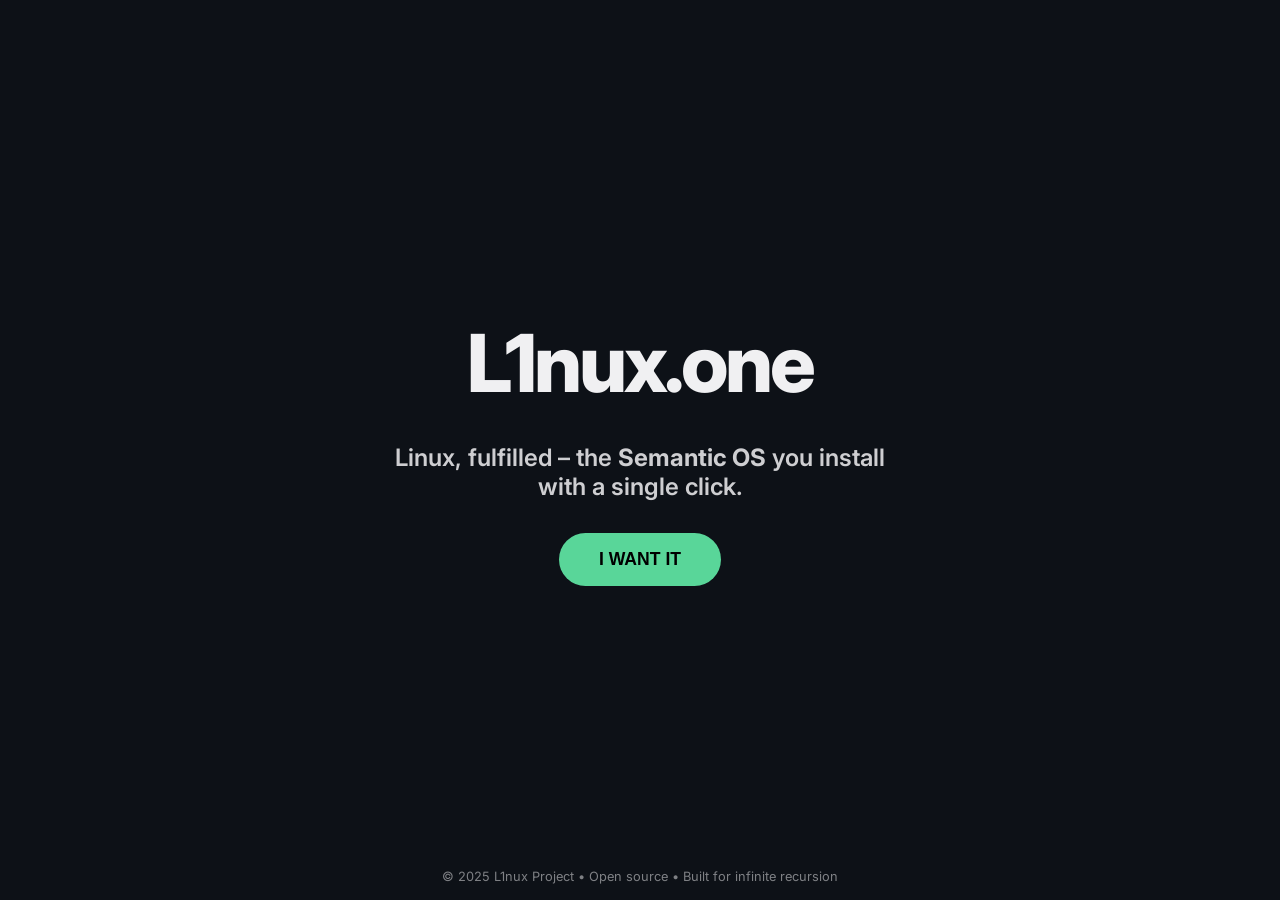
==== index.html @ dad1fd3b "Create index.html" ====
<!DOCTYPE html>
<html lang="en">
<head>
  <meta charset="UTF-8" />
  <meta name="viewport" content="width=device-width, initial-scale=1.0" />
  <title>L1nux.one – The Semantic OS</title>
  <link rel="preconnect" href="https://fonts.googleapis.com">
  <link rel="preconnect" href="https://fonts.gstatic.com" crossorigin>
  <link href="https://fonts.googleapis.com/css2?family=Inter:wght@400;600;800&display=swap" rel="stylesheet">
  <style>
    :root {
      --bg: #0d1117;
      --fg: #f0f0f2;
      --accent: #59d699;
      font-family: "Inter", sans-serif;
    }
    html,body{
      margin:0; padding:0; background:var(--bg); color:var(--fg); height:100%;}
    .center{
      display:flex; flex-direction:column; justify-content:center; align-items:center; height:100%; text-align:center; gap:2rem;
      padding:0 1rem;
    }
    h1{font-size:clamp(2.5rem,8vw,5rem); font-weight:800; margin:0; letter-spacing:-0.04em;}
    p.tag{font-size:clamp(1rem,3vw,1.5rem); font-weight:600; max-width:32ch; margin:0 auto; opacity:.85;}
    button{
      background:var(--accent); border:none; padding:1rem 2.5rem; font-size:1.1rem; font-weight:600; border-radius:9999px; cursor:pointer; transition:transform .15s ease;
    }
    button:hover{transform:translateY(-2px);}button:active{transform:translateY(1px);}
    footer{position:fixed; bottom:1rem; width:100%; text-align:center; font-size:.8rem; opacity:.5;}
  </style>
</head>
<body>
  <main class="center">
    <h1>L1nux.one</h1>
    <p class="tag">Linux, fulfilled – the <strong>Semantic OS</strong> you install with a single click.</p>
    <button onclick="location.href='https://github.com/L1nux-Project'">I&nbsp;WANT&nbsp;IT</button>
  </main>
  <footer>
    © 2025 L1nux Project • Open source • Built for infinite recursion
  </footer>
</body>
</html>
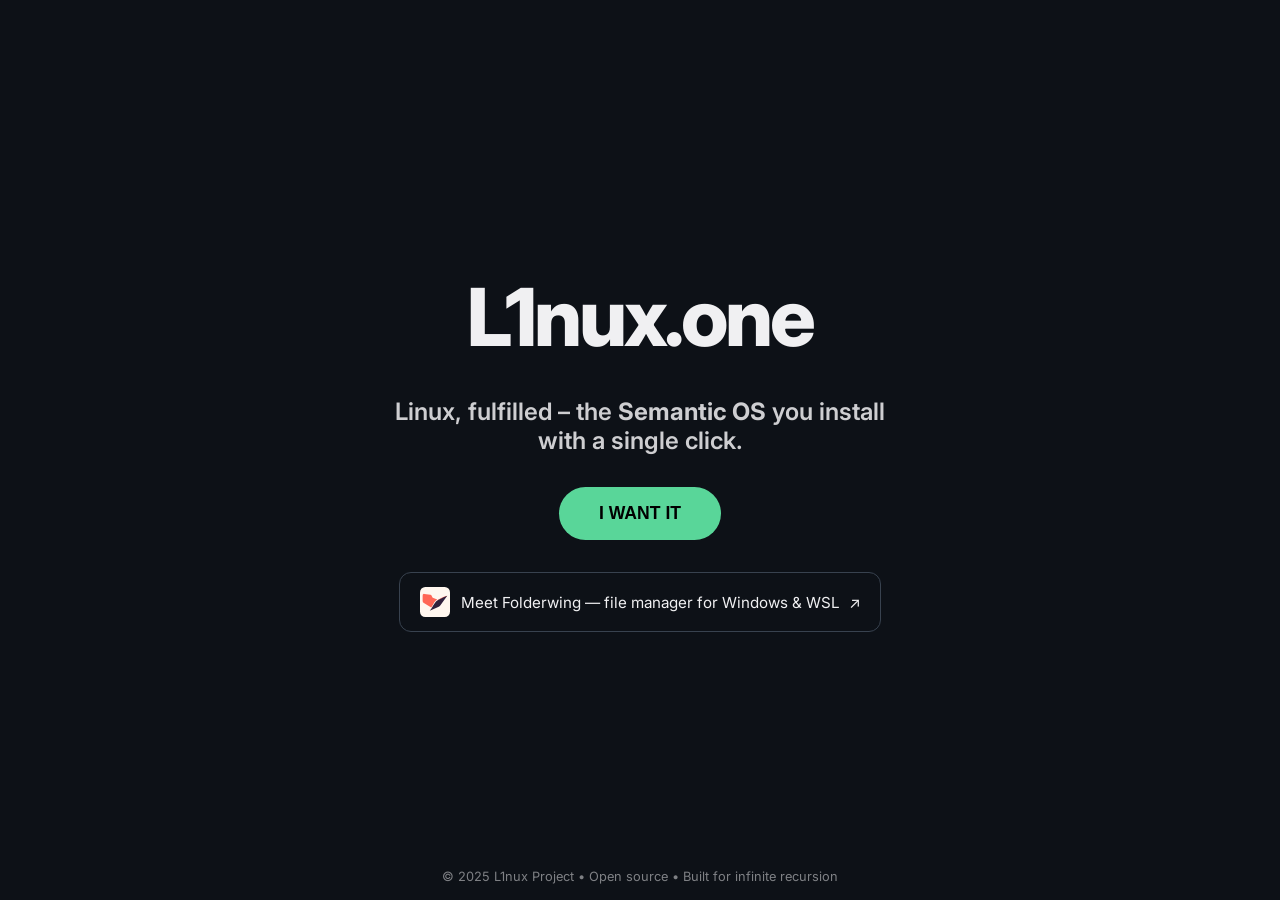
==== commit 8f8477a5: "Add Folderwing homepage and v0.1.0 download" ====
--- a/index.html
+++ b/index.html
@@ -26,6 +26,9 @@
       background:var(--accent); border:none; padding:1rem 2.5rem; font-size:1.1rem; font-weight:600; border-radius:9999px; cursor:pointer; transition:transform .15s ease;
     }
     button:hover{transform:translateY(-2px);}button:active{transform:translateY(1px);}
+    .folderwing-link{display:inline-flex;align-items:center;gap:.6rem;color:var(--fg);text-decoration:none;border:1px solid #38424f;border-radius:12px;padding:.8rem 1.2rem;font-size:.95rem;}
+    .folderwing-link:hover{border-color:var(--accent);}
+    .folderwing-link img{width:32px;height:32px;}
     footer{position:fixed; bottom:1rem; width:100%; text-align:center; font-size:.8rem; opacity:.5;}
   </style>
 </head>
@@ -34,6 +37,7 @@
     <h1>L1nux.one</h1>
     <p class="tag">Linux, fulfilled – the <strong>Semantic OS</strong> you install with a single click.</p>
     <button onclick="location.href='https://github.com/L1nux-Project'">I&nbsp;WANT&nbsp;IT</button>
+    <a class="folderwing-link" href="/folderwing/"><img src="/folderwing/assets/folderwing.svg" alt="">Meet Folderwing — file manager for Windows &amp; WSL <span aria-hidden="true">↗</span></a>
   </main>
   <footer>
     © 2025 L1nux Project • Open source • Built for infinite recursion
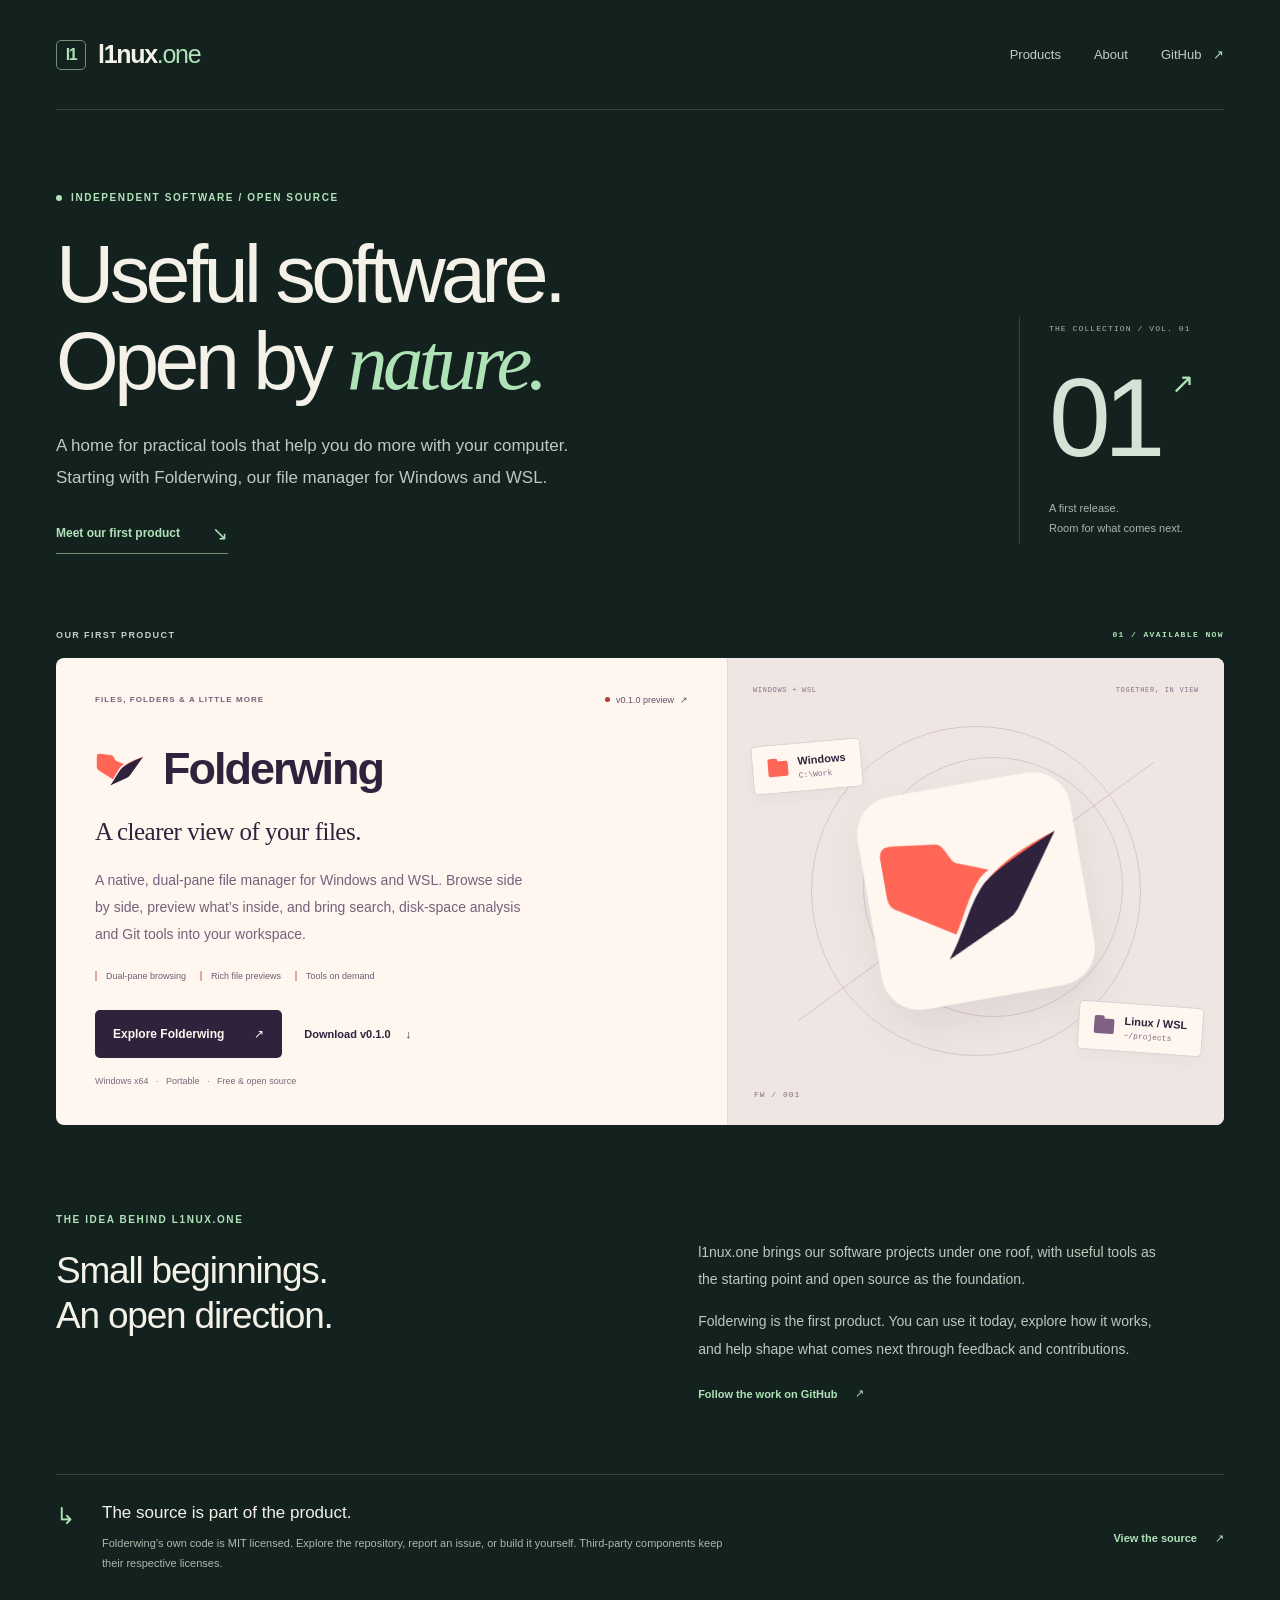
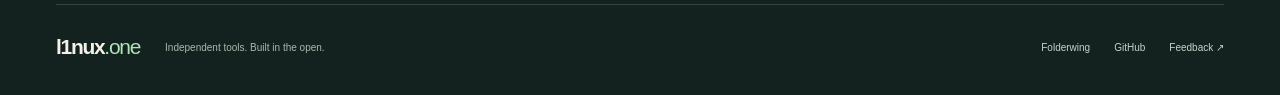
==== commit 920a0e43: "Make Folderwing the first product on l1nux.one" ====
--- a/index.html
+++ b/index.html
@@ -1,46 +1,44 @@
-<!DOCTYPE html>
+<!doctype html>
 <html lang="en">
 <head>
-  <meta charset="UTF-8" />
-  <meta name="viewport" content="width=device-width, initial-scale=1.0" />
-  <title>L1nux.one – The Semantic OS</title>
-  <link rel="preconnect" href="https://fonts.googleapis.com">
-  <link rel="preconnect" href="https://fonts.gstatic.com" crossorigin>
-  <link href="https://fonts.googleapis.com/css2?family=Inter:wght@400;600;800&display=swap" rel="stylesheet">
-  <style>
-    :root {
-      --bg: #0d1117;
-      --fg: #f0f0f2;
-      --accent: #59d699;
-      font-family: "Inter", sans-serif;
-    }
-    html,body{
-      margin:0; padding:0; background:var(--bg); color:var(--fg); height:100%;}
-    .center{
-      display:flex; flex-direction:column; justify-content:center; align-items:center; height:100%; text-align:center; gap:2rem;
-      padding:0 1rem;
-    }
-    h1{font-size:clamp(2.5rem,8vw,5rem); font-weight:800; margin:0; letter-spacing:-0.04em;}
-    p.tag{font-size:clamp(1rem,3vw,1.5rem); font-weight:600; max-width:32ch; margin:0 auto; opacity:.85;}
-    button{
-      background:var(--accent); border:none; padding:1rem 2.5rem; font-size:1.1rem; font-weight:600; border-radius:9999px; cursor:pointer; transition:transform .15s ease;
-    }
-    button:hover{transform:translateY(-2px);}button:active{transform:translateY(1px);}
-    .folderwing-link{display:inline-flex;align-items:center;gap:.6rem;color:var(--fg);text-decoration:none;border:1px solid #38424f;border-radius:12px;padding:.8rem 1.2rem;font-size:.95rem;}
-    .folderwing-link:hover{border-color:var(--accent);}
-    .folderwing-link img{width:32px;height:32px;}
-    footer{position:fixed; bottom:1rem; width:100%; text-align:center; font-size:.8rem; opacity:.5;}
-  </style>
+  <meta charset="utf-8">
+  <meta name="viewport" content="width=device-width, initial-scale=1">
+  <meta name="theme-color" content="#13221e">
+  <title>l1nux.one — Useful software. Open by nature.</title>
+  <meta name="description" content="A home for independent, open-source software. Meet Folderwing, our first product: a native file manager for Windows and WSL.">
+  <link rel="canonical" href="https://l1nux.one/">
+  <meta property="og:type" content="website">
+  <meta property="og:title" content="l1nux.one — Useful software. Open by nature.">
+  <meta property="og:description" content="Independent tools, built in the open. Starting with Folderwing, a native file manager for Windows and WSL.">
+  <meta property="og:url" content="https://l1nux.one/">
+  <meta name="twitter:card" content="summary">
+  <link rel="icon" href="/assets/l1nux.svg" type="image/svg+xml">
+  <link rel="stylesheet" href="/style.css">
 </head>
 <body>
-  <main class="center">
-    <h1>L1nux.one</h1>
-    <p class="tag">Linux, fulfilled – the <strong>Semantic OS</strong> you install with a single click.</p>
-    <button onclick="location.href='https://github.com/L1nux-Project'">I&nbsp;WANT&nbsp;IT</button>
-    <a class="folderwing-link" href="/folderwing/"><img src="/folderwing/assets/folderwing.svg" alt="">Meet Folderwing — file manager for Windows &amp; WSL <span aria-hidden="true">↗</span></a>
+  <a class="skip-link" href="#main">Skip to content</a>
+  <header class="site-header wrap">
+    <a class="wordmark" href="/" aria-label="l1nux.one home"><span class="brand-mark" aria-hidden="true">l1</span><span>l1nux<span class="wordmark-suffix">.one</span></span></a>
+    <nav aria-label="Main navigation"><a href="#products">Products</a><a href="#about">About</a><a class="github-link" href="https://github.com/L1nuxOne">GitHub <span aria-hidden="true">↗</span></a></nav>
+  </header>
+  <main id="main">
+    <section class="hero wrap" aria-labelledby="hero-title">
+      <div class="hero-main"><p class="eyebrow"><span class="status-dot"></span> INDEPENDENT SOFTWARE / OPEN SOURCE</p><h1 id="hero-title">Useful software.<br>Open by <em>nature.</em></h1><p class="hero-description">A home for practical tools that help you do more with your computer. Starting with Folderwing, our file manager for Windows and WSL.</p><a class="hero-link" href="#products">Meet our first product <span aria-hidden="true">↘</span></a></div>
+      <aside class="hero-aside" aria-label="One product released"><span class="edition">THE COLLECTION / VOL. 01</span><span class="product-count" aria-hidden="true">01<span>↗</span></span><p>A first release.<br>Room for what comes next.</p></aside>
+    </section>
+
+    <section class="products wrap" id="products" aria-labelledby="products-title">
+      <div class="section-label"><h2 id="products-title">OUR FIRST PRODUCT</h2><span>01 / AVAILABLE NOW</span></div>
+      <article class="product-card" aria-labelledby="folderwing-title">
+        <div class="product-copy"><div class="product-meta"><span class="product-type">FILES, FOLDERS &amp; A LITTLE MORE</span><a class="release-badge" href="https://github.com/L1nuxOne/folderwing/releases/tag/v0.1.0"><span></span> v0.1.0 preview <span aria-hidden="true">↗</span></a></div><div class="product-name"><img src="/folderwing/assets/folderwing.svg" width="60" height="60" alt=""><h3 id="folderwing-title">Folderwing</h3></div><p class="product-tagline">A clearer view of your files.</p><p class="product-description">A native, dual-pane file manager for Windows and WSL. Browse side by side, preview what’s inside, and bring search, disk-space analysis and Git tools into your workspace.</p><ul class="product-features" aria-label="Folderwing highlights"><li>Dual-pane browsing</li><li>Rich file previews</li><li>Tools on demand</li></ul><div class="product-actions"><a class="button" href="/folderwing/">Explore Folderwing <span aria-hidden="true">↗</span></a><a class="download-link" href="https://github.com/L1nuxOne/folderwing/releases/download/v0.1.0/Folderwing-0.1.0-windows-x64.zip">Download v0.1.0 <span aria-hidden="true">↓</span></a></div><p class="product-footnote">Windows x64 <span>·</span> Portable <span>·</span> Free &amp; open source</p></div>
+        <div class="product-art" aria-hidden="true"><div class="art-caption"><span>WINDOWS + WSL</span><span>TOGETHER, IN VIEW</span></div><div class="orbit orbit-one"></div><div class="orbit orbit-two"></div><div class="art-axis"></div><div class="location location-windows"><span class="folder-symbol"></span><span>Windows<span class="location-path">C:\Work</span></span></div><img class="wing" src="/folderwing/assets/folderwing.svg" width="245" height="245" alt=""><div class="location location-linux"><span class="folder-symbol"></span><span>Linux / WSL<span class="location-path">~/projects</span></span></div><span class="art-corner">FW / 001</span></div>
+      </article>
+    </section>
+
+    <section id="about" class="about wrap" aria-labelledby="about-title"><div class="about-heading"><p class="eyebrow">THE IDEA BEHIND L1NUX.ONE</p><h2 id="about-title">Small beginnings.<br>An open direction.</h2></div><div class="about-copy"><p>l1nux.one brings our software projects under one roof, with useful tools as the starting point and open source as the foundation.</p><p>Folderwing is the first product. You can use it today, explore how it works, and help shape what comes next through feedback and contributions.</p><a class="text-link" href="https://github.com/L1nuxOne">Follow the work on GitHub <span aria-hidden="true">↗</span></a></div></section>
+
+    <section class="open-note wrap" aria-labelledby="open-title"><span class="open-symbol" aria-hidden="true">↳</span><div><h2 id="open-title">The source is part of the product.</h2><p>Folderwing’s own code is MIT licensed. Explore the repository, report an issue, or build it yourself. Third-party components keep their respective licenses.</p></div><a class="text-link" href="https://github.com/L1nuxOne/folderwing">View the source <span aria-hidden="true">↗</span></a></section>
   </main>
-  <footer>
-    © 2025 L1nux Project • Open source • Built for infinite recursion
-  </footer>
+  <footer class="site-footer wrap"><a class="wordmark" href="/" aria-label="l1nux.one home">l1nux<span class="wordmark-suffix">.one</span></a><p>Independent tools. Built in the open.</p><nav aria-label="Footer navigation"><a href="/folderwing/">Folderwing</a><a href="https://github.com/L1nuxOne">GitHub</a><a href="https://github.com/L1nuxOne/folderwing/issues">Feedback <span aria-hidden="true">↗</span></a></nav></footer>
 </body>
 </html>
--- a/style.css
+++ b/style.css
@@ -0,0 +1,216 @@
+:root {
+  color-scheme: dark;
+  --bg: #13221e;
+  --fg: #f4f1e8;
+  --muted: #a6b6ac;
+  --mint: #b0e2b8;
+  --line: #35453d;
+  --cream: #fff7ef;
+  --plum: #30213c;
+  --coral: #ff6655;
+  font-family: "Segoe UI", Inter, Arial, sans-serif;
+  font-synthesis: none;
+  background: var(--bg);
+  color: var(--fg);
+}
+* { box-sizing: border-box; }
+html { scroll-behavior: smooth; scroll-padding-top: 32px; }
+body { margin: 0; }
+h1, h2, h3, p { margin: 0; }
+a { color: inherit; text-decoration: none; }
+a:focus-visible { outline: 3px solid var(--mint); outline-offset: 6px; }
+img { display: block; max-width: 100%; height: auto; }
+.wrap { width: min(1240px, calc(100% - 112px)); margin-inline: auto; }
+.skip-link { position: absolute; top: -80px; left: 20px; padding: 12px 18px; z-index: 10; background: var(--mint); color: var(--bg); }
+.skip-link:focus { top: 12px; }
+.site-header { height: 110px; display: flex; align-items: center; justify-content: space-between; gap: 24px; border-bottom: 1px solid var(--line); }
+.wordmark { display: inline-flex; align-items: center; gap: 12px; font-size: 25px; font-weight: 650; letter-spacing: -1.3px; }
+.wordmark-suffix { font-weight: 400; color: var(--mint); }
+.brand-mark { display: grid; place-items: center; width: 30px; height: 30px; border: 1px solid #718f79; border-radius: 5px; font-size: 16px; color: var(--mint); letter-spacing: -1.4px; }
+.site-header nav { display: flex; align-items: center; gap: 33px; font-size: 13px; color: #c2cec5; }
+.site-header nav a { padding-block: 12px; }
+.site-header nav a:hover, .site-footer a:hover, .text-link:hover { color: var(--mint); }
+.github-link span { margin-left: 8px; color: var(--mint); }
+.hero { display: grid; grid-template-columns: 1fr 205px; gap: 60px; align-items: end; padding-block: 79px 76px; }
+.eyebrow { display: flex; align-items: center; gap: 9px; font-size: 10px; font-weight: 650; letter-spacing: 1.6px; line-height: 1.7; color: var(--mint); }
+.status-dot { width: 6px; height: 6px; border-radius: 50%; background: var(--mint); }
+h1 { font-size: clamp(56px, 6.3vw, 87px); font-weight: 500; letter-spacing: -4.5px; line-height: 1.08; margin-block: 25px; }
+h1 em { color: var(--mint); font-family: Georgia, serif; font-weight: 400; }
+.hero-description { max-width: 530px; font-size: 17px; color: #bdcbbf; line-height: 1.9; }
+.hero-link { display: inline-flex; align-items: center; gap: 32px; margin-top: 27px; padding-bottom: 8px; border-bottom: 1px solid #6b8b71; font-size: 12px; font-weight: 600; color: var(--mint); }
+.hero-link:hover { border-color: var(--mint); }
+.hero-link span { font-size: 19px; }
+.hero-aside { border-left: 1px solid var(--line); padding-left: 29px; padding-bottom: 5px; margin-bottom: 10px; }
+.edition { font: 8px monospace; letter-spacing: 1.1px; color: var(--muted); }
+.product-count { display: flex; align-items: flex-start; gap: 13px; font-size: 111px; font-weight: 300; line-height: 1.15; letter-spacing: -7px; color: #d5e2d6; margin: 20px 0 17px; }
+.product-count span { font-size: 28px; letter-spacing: 0; margin-top: 13px; color: var(--mint); }
+.hero-aside p { font-size: 11px; color: var(--muted); line-height: 1.8; }
+.products { scroll-margin-top: 24px; }
+.section-label { display: flex; justify-content: space-between; align-items: center; gap: 20px; margin-bottom: 18px; }
+.section-label h2, .section-label > span { font-size: 9px; font-weight: 600; letter-spacing: 1.4px; color: #c1cfc4; }
+.section-label > span { color: var(--mint); font-family: monospace; font-size: 8px; }
+.product-card { display: grid; grid-template-columns: 1.35fr 1fr; border-radius: 8px; overflow: hidden; background: var(--cream); color: var(--plum); color-scheme: light; }
+.product-card a:focus-visible { outline-color: #a63044; }
+.product-copy { padding: 37px 39px 36px; }
+.product-meta { display: flex; align-items: center; justify-content: space-between; gap: 12px; margin-bottom: 34px; }
+.product-type { font-size: 8px; letter-spacing: 1.1px; font-weight: 600; color: #736078; }
+.release-badge { display: inline-flex; align-items: center; gap: 6px; font-size: 9px; color: #66516e; white-space: nowrap; }
+.release-badge > span:first-child { width: 5px; height: 5px; border-radius: 50%; background: #b33b31; }
+.release-badge:hover { text-decoration: underline; text-underline-offset: 4px; }
+.product-name { display: flex; align-items: center; gap: 13px; margin-bottom: 15px; }
+.product-name img { margin-left: -5px; }
+.product-name h3 { font-size: 45px; font-weight: 600; letter-spacing: -2px; }
+.product-tagline { font-family: Georgia, serif; font-size: 25px; line-height: 1.4; letter-spacing: -.5px; }
+.product-description { max-width: 440px; margin-top: 18px; font-size: 14px; color: #75617a; line-height: 1.95; }
+.product-features { list-style: none; display: flex; flex-wrap: wrap; gap: 9px 14px; padding: 0; margin: 22px 0 29px; }
+.product-features li { font-size: 9px; color: #705b74; padding-left: 9px; border-left: 2px solid #deaa9e; }
+.product-actions { display: flex; flex-wrap: wrap; gap: 22px; align-items: center; }
+.button { display: inline-flex; align-items: center; justify-content: space-between; gap: 30px; min-height: 48px; padding: 14px 18px; border-radius: 5px; background: var(--plum); color: var(--cream); font-size: 12px; font-weight: 600; transition: background .15s, transform .15s; }
+.button:hover { background: #513259; transform: translateY(-2px); }
+.download-link { font-size: 11px; font-weight: 600; padding-block: 10px; }
+.download-link span { margin-left: 12px; }
+.download-link:hover { color: #b43d38; }
+.product-footnote { margin-top: 15px; font-size: 9px; color: #7a677c; line-height: 1.8; }
+.product-footnote > span { margin-inline: 5px; }
+.product-art { position: relative; display: grid; place-items: center; overflow: hidden; min-height: 440px; background: #efe6e3; border-left: 1px solid #e7d9d6; isolation: isolate; }
+.art-caption { position: absolute; left: 25px; right: 25px; top: 28px; display: flex; justify-content: space-between; gap: 16px; font: 7px monospace; color: #866e83; letter-spacing: .7px; }
+.orbit { position: absolute; width: 330px; height: 330px; border: 1px solid #d7c7ce; border-radius: 50%; z-index: -1; }
+.orbit-two { width: 260px; height: 260px; transform: translate(17px, -4px); }
+.art-axis { position: absolute; width: 440px; height: 1px; background: #d7c7ce; transform: rotate(-36deg); z-index: -1; }
+.wing { width: 230px; transform: rotate(-10deg); filter: drop-shadow(0 21px 20px #30213c16); }
+.location { position: absolute; display: flex; align-items: center; gap: 10px; padding: 11px 15px; border: 1px solid #ddcfd5; border-radius: 5px; background: #fff7ef; box-shadow: 0 6px 14px #30213c08; font-size: 11px; font-weight: 600; }
+.location-windows { top: 84px; left: 24px; transform: rotate(-5deg); }
+.location-linux { bottom: 72px; right: 21px; transform: rotate(4deg); }
+.location-path { display: block; font: 8px monospace; color: #836a85; margin-top: 4px; }
+.folder-symbol { width: 20px; height: 15px; border-radius: 2px; background: var(--coral); position: relative; }
+.folder-symbol:before { content: ""; width: 10px; height: 4px; position: absolute; top: -3px; left: 0; border-radius: 2px 2px 0 0; background: var(--coral); }
+.location-linux .folder-symbol, .location-linux .folder-symbol:before { background: #806184; }
+.art-corner { position: absolute; bottom: 26px; left: 26px; font: 8px monospace; color: #866e83; letter-spacing: 1px; }
+.about { display: grid; grid-template-columns: 1.05fr 1fr; gap: 90px; padding-block: 86px 72px; }
+.about h2 { font-size: 37px; line-height: 1.23; letter-spacing: -1.2px; font-weight: 500; margin-top: 20px; }
+.about-copy { padding-top: 28px; }
+.about-copy p { max-width: 475px; font-size: 14px; color: #bccabd; line-height: 1.95; }
+.about-copy p + p { margin-top: 15px; }
+.text-link { display: inline-flex; align-items: center; gap: 18px; font-size: 11px; font-weight: 600; }
+.about-copy .text-link { margin-top: 24px; color: var(--mint); }
+.open-note { display: grid; grid-template-columns: 24px 1fr auto; gap: 22px; align-items: center; padding-block: 28px 30px; border-block: 1px solid var(--line); }
+.open-symbol { align-self: start; font-size: 23px; color: var(--mint); }
+.open-note h2 { font-weight: 500; font-size: 17px; margin-bottom: 10px; }
+.open-note p { font-size: 11px; line-height: 1.9; color: #a9baad; max-width: 640px; }
+.open-note .text-link { color: var(--mint); margin-left: 30px; }
+.site-footer { display: flex; align-items: center; justify-content: space-between; gap: 25px; padding-block: 30px 36px; }
+.site-footer .wordmark { font-size: 21px; gap: 0; }
+.site-footer > p { margin-right: auto; font-size: 10px; color: #a9baad; }
+.site-footer nav { display: flex; gap: 24px; font-size: 10px; color: #c7d3c9; }
+
+@media (max-width: 1100px) {
+  .wrap { width: calc(100% - 72px); }
+  .hero { grid-template-columns: 1fr 170px; gap: 35px; }
+  h1 { font-size: 68px; letter-spacing: -3.7px; }
+  .hero-aside { padding-left: 23px; }
+  .product-card { grid-template-columns: 1.5fr 1fr; }
+  .product-copy { padding: 30px; }
+  .product-name h3 { font-size: 39px; }
+  .product-meta { flex-wrap: wrap; gap: 12px; margin-bottom: 26px; }
+  .wing { width: 190px; }
+  .orbit { width: 275px; height: 275px; }
+  .orbit-two { width: 215px; height: 215px; }
+  .art-caption { font-size: 6px; left: 17px; right: 17px; gap: 8px; }
+  .location-windows { top: 84px; left: 14px; }
+  .location-linux { right: 14px; bottom: 78px; }
+  .about { gap: 50px; }
+}
+@media (max-width: 800px) {
+  .hero { grid-template-columns: 1fr 130px; gap: 25px; padding-block: 57px 55px; }
+  h1 { font-size: 54px; letter-spacing: -2.7px; }
+  .eyebrow { font-size: 8px; letter-spacing: 1.2px; }
+  .hero-description { font-size: 15px; }
+  .hero-aside { padding-left: 18px; }
+  .product-count { font-size: 82px; gap: 8px; margin-block: 16px; }
+  .product-count span { font-size: 20px; }
+  .edition { font-size: 6px; letter-spacing: .5px; }
+  .hero-aside p { font-size: 9px; }
+  .product-copy { padding: 26px; }
+  .product-name { gap: 8px; }
+  .product-name img { width: 44px; }
+  .product-name h3 { font-size: 34px; }
+  .product-tagline { font-size: 22px; }
+  .product-description { font-size: 13px; }
+  .product-features { gap: 11px; }
+  .product-art .art-caption span:last-child { display: none; }
+  .wing { width: 155px; }
+  .orbit { width: 225px; height: 225px; }
+  .orbit-two { width: 175px; height: 175px; }
+  .location { padding: 9px 11px; font-size: 9px; }
+  .location-windows { top: 100px; left: 12px; }
+  .location-linux { right: 12px; bottom: 105px; }
+  .location-path { font-size: 7px; }
+  .about { padding-block: 65px 55px; gap: 30px; }
+  .about h2 { font-size: 31px; }
+  .about-copy { padding-top: 22px; }
+  .about-copy p { font-size: 13px; }
+  .open-note { grid-template-columns: 20px 1fr; gap: 16px; }
+  .open-note .text-link { grid-column: 2; margin-left: 0; }
+  .site-footer { flex-wrap: wrap; gap: 18px; }
+  .site-footer > p { font-size: 9px; }
+  .site-footer nav { gap: 18px; }
+}
+@media (max-width: 600px) {
+  .wrap { width: calc(100% - 40px); }
+  .site-header { height: 83px; gap: 15px; }
+  .wordmark { font-size: 22px; gap: 8px; }
+  .brand-mark { width: 25px; height: 25px; font-size: 14px; }
+  .site-header nav { gap: 18px; font-size: 11px; }
+  .site-header nav a:nth-child(2) { display: none; }
+  .github-link span { margin-left: 2px; }
+  .hero { display: block; padding-block: 44px 48px; }
+  .hero .eyebrow { font-size: 7px; letter-spacing: 1.2px; }
+  h1 { font-size: clamp(38px, 10.5vw, 61px); letter-spacing: -2.3px; line-height: 1.14; margin-block: 22px; }
+  .hero-description { max-width: 440px; font-size: 14px; line-height: 1.9; }
+  .hero-link { margin-top: 23px; font-size: 11px; }
+  .hero-aside { display: none; }
+  .section-label { margin-bottom: 14px; gap: 8px; }
+  .section-label h2 { font-size: 8px; letter-spacing: 1px; }
+  .section-label > span { font-size: 7px; letter-spacing: .5px; }
+  .product-card { display: flex; flex-direction: column; }
+  .product-copy { padding: 25px 23px 27px; }
+  .product-meta { gap: 12px; margin-bottom: 25px; }
+  .product-type { font-size: 7px; letter-spacing: .6px; }
+  .release-badge { font-size: 8px; }
+  .product-name h3 { font-size: 36px; letter-spacing: -1.5px; }
+  .product-name img { width: 47px; }
+  .product-tagline { font-size: 23px; }
+  .product-description { font-size: 13px; line-height: 1.9; margin-top: 15px; }
+  .product-features { gap: 10px 13px; margin-block: 20px 24px; }
+  .product-actions { gap: 12px 18px; }
+  .button { gap: 20px; font-size: 11px; padding-inline: 15px; }
+  .download-link { font-size: 10px; }
+  .download-link span { margin-left: 5px; }
+  .product-footnote { font-size: 8px; }
+  .product-art { min-height: 285px; border-left: 0; border-top: 1px solid #e7d9d6; }
+  .art-caption { top: 21px; font-size: 6px; }
+  .product-art .art-caption span:last-child { display: block; }
+  .wing { width: 170px; }
+  .orbit { width: 235px; height: 235px; }
+  .orbit-two { width: 180px; height: 180px; }
+  .location-windows { top: 47px; left: 15px; }
+  .location-linux { bottom: 42px; right: 15px; }
+  .art-corner { bottom: 20px; left: 20px; font-size: 7px; }
+  .about { display: block; padding-block: 48px 39px; }
+  .about h2 { font-size: 34px; margin-top: 18px; }
+  .about-copy { padding-top: 24px; }
+  .about-copy p { max-width: none; font-size: 13px; line-height: 1.95; }
+  .about-copy .text-link { font-size: 11px; margin-top: 21px; }
+  .open-note { padding-block: 25px; gap: 12px; }
+  .open-note h2 { font-size: 16px; line-height: 1.4; }
+  .open-note p { font-size: 11px; }
+  .site-footer { padding-block: 26px; gap: 17px; }
+  .site-footer .wordmark { font-size: 20px; margin-right: auto; }
+  .site-footer > p { order: 3; width: 100%; margin: 0; font-size: 10px; }
+  .site-footer nav { gap: 15px; font-size: 9px; }
+}
+@media (prefers-reduced-motion: reduce) {
+  html { scroll-behavior: auto; }
+  .button { transition: none; }
+  .button:hover { transform: none; }
+}
